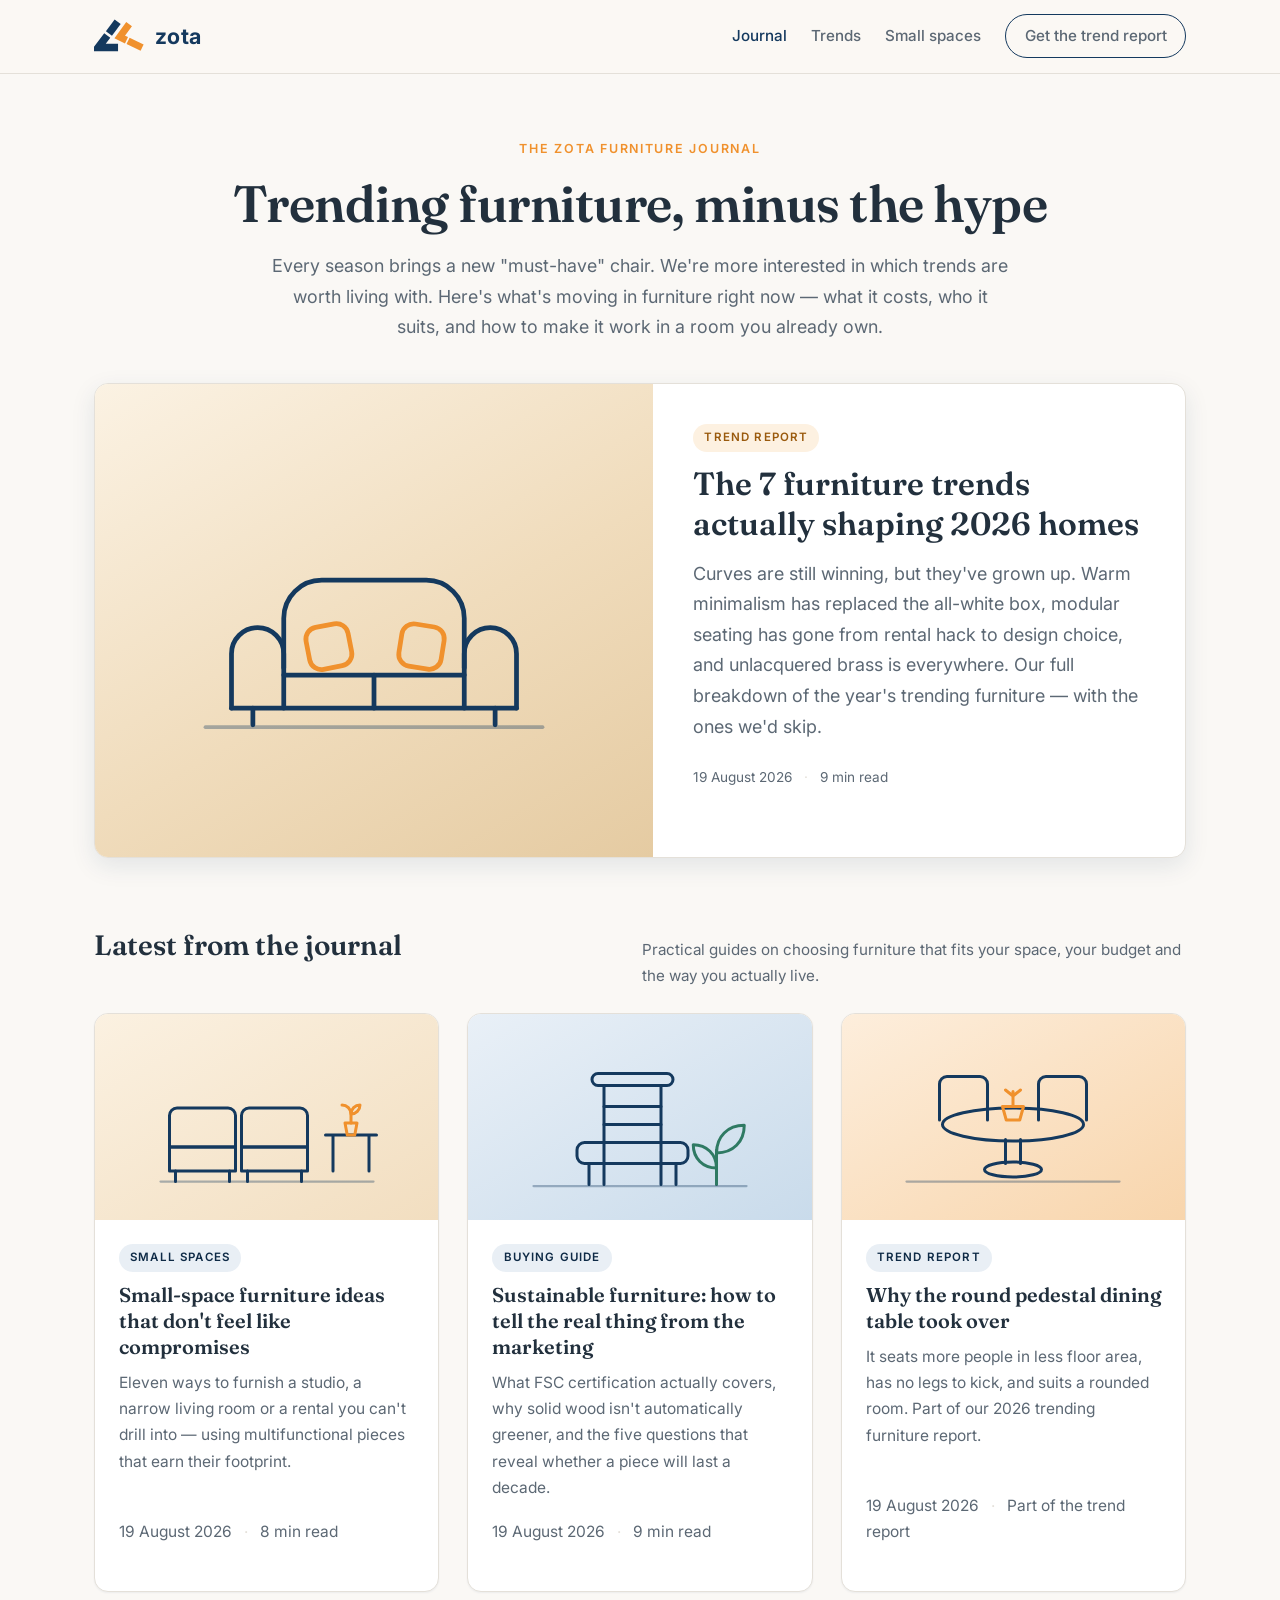
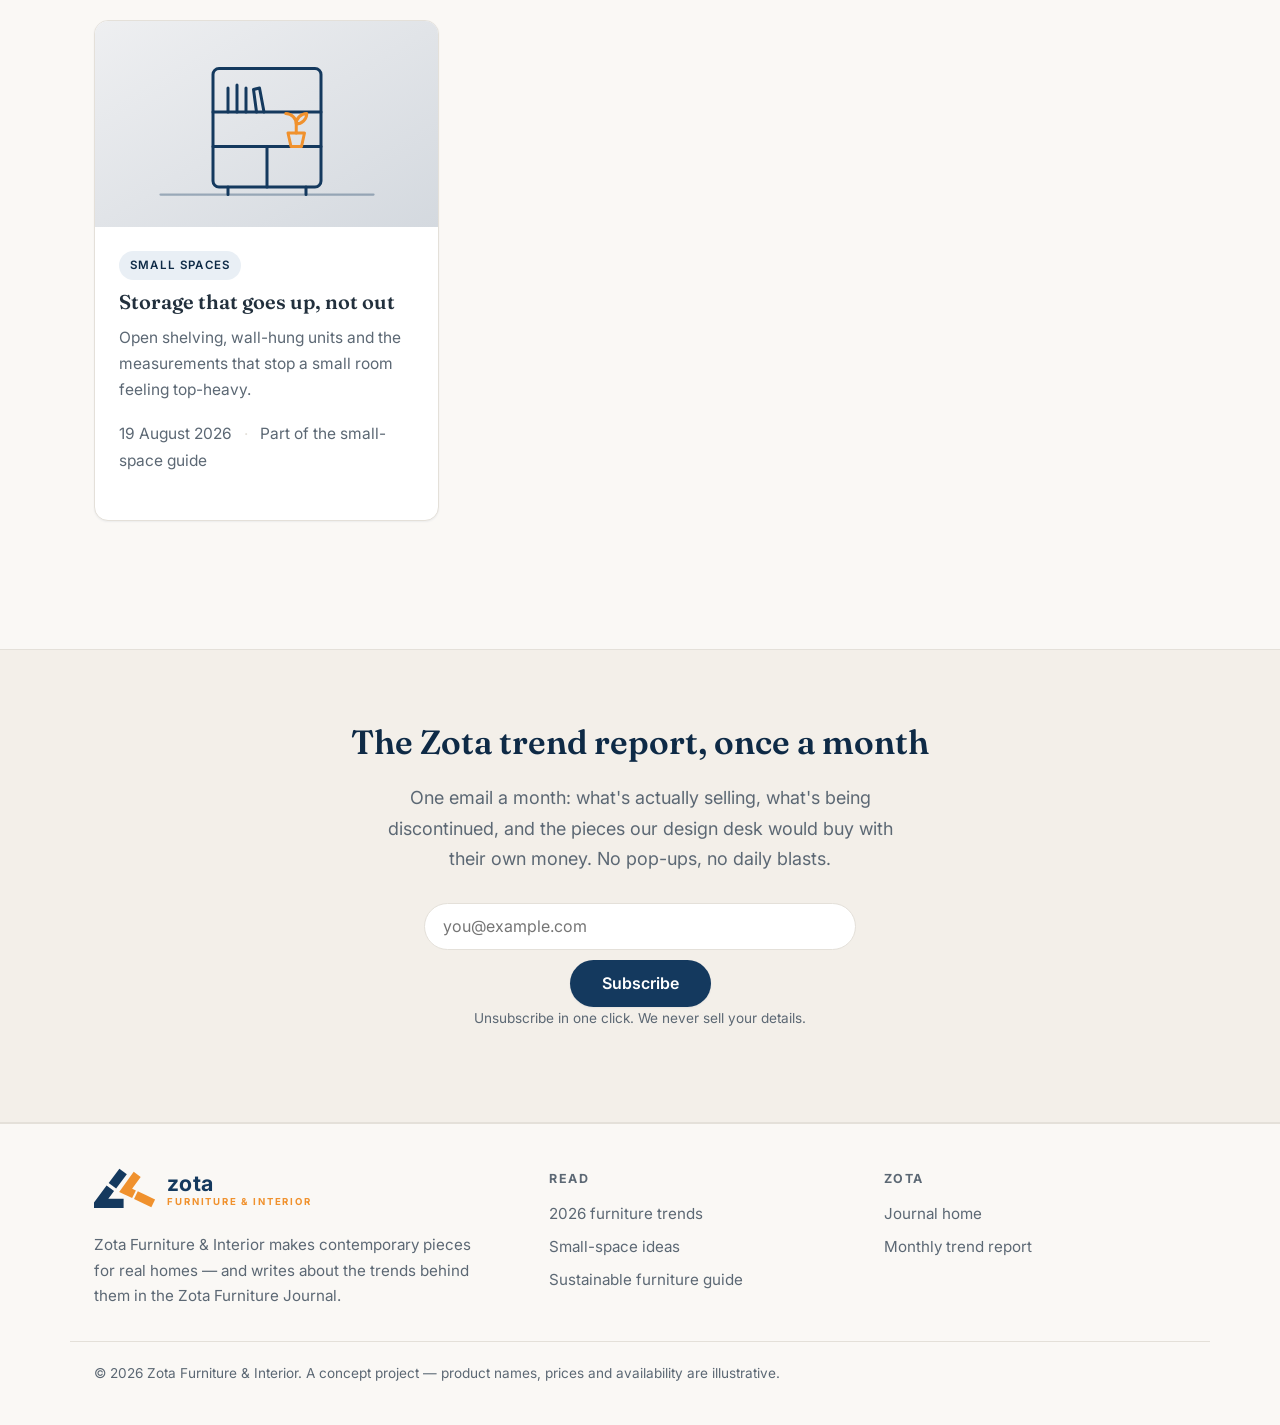
==== index.html @ 678c9354 "commit" ====
<!DOCTYPE html>
<html lang="en">
<head>
  <meta charset="UTF-8">
  <meta name="viewport" content="width=device-width, initial-scale=1.0">

  <title>Zota Furniture Journal — Trending Furniture, Styles &amp; Buying Guides</title>
  <meta name="description" content="The Zota Furniture Journal covers trending furniture for 2026 — curved sofas, warm minimalism, modular seating and small-space ideas — plus honest buying guides on materials, comfort and build quality.">
  <meta name="keywords" content="trending furniture, furniture trends 2026, modern furniture, Zota Furniture, curved sofa, modular sofa, small space furniture, sustainable furniture, home decor ideas">
  <link rel="canonical" href="https://zikrayassin.github.io/zota/">

  <!-- Open Graph / social sharing -->
  <meta property="og:type" content="website">
  <meta property="og:site_name" content="Zota Furniture">
  <meta property="og:title" content="Zota Furniture Journal — Trending Furniture, Styles &amp; Buying Guides">
  <meta property="og:description" content="Trending furniture for 2026 — curved sofas, warm minimalism, modular seating and small-space ideas — plus honest buying guides from the Zota design desk.">
  <meta property="og:url" content="https://zikrayassin.github.io/zota/">
  <meta property="og:image" content="https://zikrayassin.github.io/zota/assets/logo.svg">
  <meta name="twitter:card" content="summary_large_image">
  <meta name="twitter:title" content="Zota Furniture Journal — Trending Furniture &amp; Buying Guides">
  <meta name="twitter:description" content="Trending furniture for 2026, decoded by the Zota design desk.">
  <meta name="twitter:image" content="https://zikrayassin.github.io/zota/assets/logo.svg">

  <meta name="theme-color" content="#14395E">
  <link rel="icon" href="assets/favicon.svg" type="image/svg+xml">

  <link rel="preconnect" href="https://fonts.googleapis.com">
  <link rel="preconnect" href="https://fonts.gstatic.com" crossorigin>
  <link href="https://fonts.googleapis.com/css2?family=Fraunces:opsz,wght@9..144,400..700&family=Inter:wght@400;500;600;700&display=swap" rel="stylesheet">
  <link rel="stylesheet" href="style.css">

  <script type="application/ld+json">
  {
    "@context": "https://schema.org",
    "@graph": [
      {
        "@type": "Organization",
        "@id": "https://zikrayassin.github.io/zota/#organization",
        "name": "Zota Furniture",
        "url": "https://zikrayassin.github.io/zota/",
        "logo": "https://zikrayassin.github.io/zota/assets/logo.svg",
        "description": "Zota Furniture designs and sells contemporary furniture for modern homes, and publishes the Zota Furniture Journal on furniture trends and buying advice."
      },
      {
        "@type": "Blog",
        "@id": "https://zikrayassin.github.io/zota/#blog",
        "name": "Zota Furniture Journal",
        "url": "https://zikrayassin.github.io/zota/",
        "description": "Trending furniture, interior styling and buying guides from the Zota Furniture design desk.",
        "inLanguage": "en",
        "publisher": { "@id": "https://zikrayassin.github.io/zota/#organization" }
      }
    ]
  }
  </script>
</head>
<body>

  <a class="skip-link" href="#main">Skip to content</a>

  <header class="site-header">
    <div class="header-inner">
      <!-- LOGO: swap assets/logo.svg for the real Zota mark; nothing else needs to change. -->
      <a class="brand" href="index.html" aria-label="Zota Furniture &amp; Interior — home">
        <img class="brand-logo" src="assets/logo.svg" alt="" width="52" height="34">
        <span class="brand-name">zota</span>
      </a>
      <nav class="site-nav" aria-label="Primary">
        <a href="index.html" aria-current="page">Journal</a>
        <a class="nav-secondary" href="posts/furniture-trends-2026.html">Trends</a>
        <a class="nav-secondary" href="posts/small-space-furniture-ideas.html">Small spaces</a>
        <a class="btn btn-outline" href="#newsletter"><span class="label-long">Get the trend report</span><span class="label-short">Trend report</span></a>
      </nav>
    </div>
  </header>

  <main id="main">

    <section class="home-hero">
      <p class="eyebrow">The Zota Furniture Journal</p>
      <h1>Trending furniture, minus the hype</h1>
      <p class="lede">Every season brings a new "must-have" chair. We're more interested in which trends are worth living with. Here's what's moving in furniture right now — what it costs, who it suits, and how to make it work in a room you already own.</p>
    </section>

    <section class="featured" aria-labelledby="featured-heading">
      <h2 class="visually-hidden" id="featured-heading">Featured story</h2>
      <div class="featured-card">
        <div class="featured-art">
          <img src="assets/illo-curved-sofa.svg" alt="Illustration of a curved bouclé sofa with two throw cushions" width="380" height="238" loading="eager">
        </div>
        <div class="featured-body">
          <span class="tag tag-accent">Trend report</span>
          <h2><a href="posts/furniture-trends-2026.html">The 7 furniture trends actually shaping 2026 homes</a></h2>
          <p>Curves are still winning, but they've grown up. Warm minimalism has replaced the all-white box, modular seating has gone from rental hack to design choice, and unlacquered brass is everywhere. Our full breakdown of the year's trending furniture — with the ones we'd skip.</p>
          <p class="card-meta">
            <time datetime="2026-08-19">19 August 2026</time>
            <span class="meta-divider" aria-hidden="true">·</span>
            <span>9 min read</span>
          </p>
        </div>
      </div>
    </section>

    <div class="section-head">
      <h2 id="latest">Latest from the journal</h2>
      <p>Practical guides on choosing furniture that fits your space, your budget and the way you actually live.</p>
    </div>

    <ul class="post-grid" aria-labelledby="latest">

      <li class="post-card">
        <div class="card-art art-oat">
          <img src="assets/illo-modular-seating.svg" alt="Illustration of a modular sofa next to a nesting side table" width="240" height="150" loading="lazy">
        </div>
        <div class="card-body">
          <span class="tag">Small spaces</span>
          <h3><a href="posts/small-space-furniture-ideas.html">Small-space furniture ideas that don't feel like compromises</a></h3>
          <p>Eleven ways to furnish a studio, a narrow living room or a rental you can't drill into — using multifunctional pieces that earn their footprint.</p>
          <p class="card-meta">
            <time datetime="2026-08-19">19 August 2026</time>
            <span class="meta-divider" aria-hidden="true">·</span>
            <span>8 min read</span>
          </p>
        </div>
      </li>

      <li class="post-card">
        <div class="card-art art-blue">
          <img src="assets/illo-wood-chair.svg" alt="Illustration of a solid wood dining chair beside a leaf motif" width="240" height="150" loading="lazy">
        </div>
        <div class="card-body">
          <span class="tag">Buying guide</span>
          <h3><a href="posts/sustainable-furniture-guide.html">Sustainable furniture: how to tell the real thing from the marketing</a></h3>
          <p>What FSC certification actually covers, why solid wood isn't automatically greener, and the five questions that reveal whether a piece will last a decade.</p>
          <p class="card-meta">
            <time datetime="2026-08-19">19 August 2026</time>
            <span class="meta-divider" aria-hidden="true">·</span>
            <span>9 min read</span>
          </p>
        </div>
      </li>

      <li class="post-card">
        <div class="card-art art-amber">
          <img src="assets/illo-dining-table.svg" alt="Illustration of a round pedestal dining table with two chairs" width="240" height="150" loading="lazy">
        </div>
        <div class="card-body">
          <span class="tag">Trend report</span>
          <h3><a href="posts/furniture-trends-2026.html#dining">Why the round pedestal dining table took over</a></h3>
          <p>It seats more people in less floor area, has no legs to kick, and suits a rounded room. Part of our 2026 trending furniture report.</p>
          <p class="card-meta">
            <time datetime="2026-08-19">19 August 2026</time>
            <span class="meta-divider" aria-hidden="true">·</span>
            <span>Part of the trend report</span>
          </p>
        </div>
      </li>

      <li class="post-card">
        <div class="card-art art-stone">
          <img src="assets/illo-shelving.svg" alt="Illustration of an open shelving unit holding books and a plant" width="240" height="150" loading="lazy">
        </div>
        <div class="card-body">
          <span class="tag">Small spaces</span>
          <h3><a href="posts/small-space-furniture-ideas.html#vertical">Storage that goes up, not out</a></h3>
          <p>Open shelving, wall-hung units and the measurements that stop a small room feeling top-heavy.</p>
          <p class="card-meta">
            <time datetime="2026-08-19">19 August 2026</time>
            <span class="meta-divider" aria-hidden="true">·</span>
            <span>Part of the small-space guide</span>
          </p>
        </div>
      </li>

    </ul>

    <section class="cta" id="newsletter" aria-labelledby="newsletter-heading">
      <h2 id="newsletter-heading">The Zota trend report, once a month</h2>
      <p>One email a month: what's actually selling, what's being discontinued, and the pieces our design desk would buy with their own money. No pop-ups, no daily blasts.</p>
      <form class="signup" novalidate>
        <label class="visually-hidden" for="email">Email address</label>
        <input type="email" id="email" name="email" placeholder="you@example.com" autocomplete="email" required>
        <button type="submit" class="btn btn-solid">Subscribe</button>
      </form>
      <p class="signup-note">Unsubscribe in one click. We never sell your details.</p>
    </section>

  </main>

  <footer class="site-footer">
    <div class="footer-inner">
      <div>
        <a class="brand brand-stacked" href="index.html" aria-label="Zota Furniture &amp; Interior — home">
          <img class="brand-logo" src="assets/logo.svg" alt="" width="64" height="42">
          <span class="brand-text">
            <span class="brand-name">zota</span>
            <span class="brand-tagline">Furniture &amp; Interior</span>
          </span>
        </a>
        <p class="footer-blurb">Zota Furniture &amp; Interior makes contemporary pieces for real homes — and writes about the trends behind them in the Zota Furniture Journal.</p>
      </div>
      <div>
        <h3>Read</h3>
        <ul>
          <li><a href="posts/furniture-trends-2026.html">2026 furniture trends</a></li>
          <li><a href="posts/small-space-furniture-ideas.html">Small-space ideas</a></li>
          <li><a href="posts/sustainable-furniture-guide.html">Sustainable furniture guide</a></li>
        </ul>
      </div>
      <div>
        <h3>Zota</h3>
        <ul>
          <li><a href="index.html">Journal home</a></li>
          <li><a href="#newsletter">Monthly trend report</a></li>
        </ul>
      </div>
    </div>
    <p class="footer-legal">&copy; <span id="year">2026</span> Zota Furniture &amp; Interior. A concept project — product names, prices and availability are illustrative.</p>
  </footer>

  <script src="script.js"></script>
</body>
</html>
---- style.css ----
/* ============================================================
   Zota Furniture & Interior — trends blog
   Brand navy and orange on a warm linen ground, matching the
   logo. Generous whitespace, editorial typography.
   ============================================================ */

:root {
  /* Brand colours sampled from the Zota Furniture & Interior logo */
  --navy: #14395E;          /* primary brand navy — logo mark, links, buttons */
  --navy-dark: #0E2A46;     /* headings, hover states */
  --navy-tint: #E9EFF5;     /* pale navy wash */
  --orange: #F0912D;        /* brand accent — logo chevron, tags, progress */
  --orange-dark: #D2761A;
  --orange-tint: #FDF1E1;   /* pale accent wash */
  --leaf: #2F7A63;          /* muted green, used only in the sustainability art */

  --bg: #faf8f5;            /* warm linen — keeps the furniture warmth under the navy */
  --surface: #ffffff;
  --surface-warm: #f3efe9;  /* oat panels: contents box, author card, newsletter */
  --ink: #22303d;           /* body text, navy-cast charcoal */
  --ink-soft: #5c6874;      /* captions, secondary text */
  --border: #e4e0d9;        /* warm hairline */

  --shadow-sm: 0 1px 2px rgba(20, 57, 94, 0.06);
  --shadow-md: 0 8px 24px rgba(20, 57, 94, 0.10);

  --font-serif: "Fraunces", "Lora", Georgia, "Times New Roman", serif;
  --font-sans: "Inter", -apple-system, BlinkMacSystemFont, "Segoe UI", sans-serif;

  --content-width: 720px;
  --wide-width: 1140px;
  --radius: 14px;
}

* {
  margin: 0;
  padding: 0;
  box-sizing: border-box;
}

html {
  scroll-behavior: smooth;
}

body {
  font-family: var(--font-sans);
  font-size: 18px;
  line-height: 1.7;
  color: var(--ink);
  background-color: var(--bg);
  -webkit-font-smoothing: antialiased;
}

img,
svg {
  max-width: 100%;
}

a {
  color: var(--navy);
}

/* Visible focus ring for keyboard users, everywhere */
:focus-visible {
  outline: 2px solid var(--orange);
  outline-offset: 3px;
  border-radius: 4px;
}

.skip-link {
  position: absolute;
  left: -9999px;
  top: 0;
  z-index: 200;
  background: var(--navy);
  color: #fff;
  padding: 0.75rem 1.25rem;
  border-radius: 0 0 8px 0;
  text-decoration: none;
}

.skip-link:focus {
  left: 0;
}

.visually-hidden {
  position: absolute;
  width: 1px;
  height: 1px;
  margin: -1px;
  padding: 0;
  overflow: hidden;
  clip: rect(0 0 0 0);
  white-space: nowrap;
  border: 0;
}

/* ---------- Reading progress bar ---------- */

.progress-bar {
  position: fixed;
  top: 0;
  left: 0;
  z-index: 100;
  width: 0%;
  height: 3px;
  background-color: var(--orange);
  transition: width 80ms linear;
}

/* ---------- Header ---------- */

.site-header {
  position: sticky;
  top: 0;
  z-index: 50;
  background-color: rgba(251, 248, 244, 0.92);
  backdrop-filter: blur(8px);
  border-bottom: 1px solid var(--border);
}

.header-inner {
  max-width: var(--wide-width);
  margin: 0 auto;
  padding: 0.9rem 1.5rem;
  display: flex;
  align-items: center;
  gap: 1.5rem;
}

/* Logo lockup — swap the <img> inside for the real Zota logo file.
   The box is height-constrained so any reasonable aspect ratio fits. */
.brand {
  display: inline-flex;
  align-items: center;
  gap: 0.6rem;
  text-decoration: none;
  color: var(--navy-dark);
  flex-shrink: 0;
}

.brand-logo {
  display: block;
  height: 34px;
  /* Intrinsic width/height on the SVG files drive this; declaring only the
     height keeps any replacement logo's own aspect ratio. */
  width: auto;
}

.brand-name {
  font-family: var(--font-sans);
  font-size: 1.35rem;
  font-weight: 700;
  letter-spacing: 0.01em;
  color: var(--navy);
}

/* Footer repeats the logo as a full lockup, wordmark over tagline */
.brand-text {
  display: flex;
  flex-direction: column;
  line-height: 1.15;
}

.brand-tagline {
  font-size: 0.6rem;
  font-weight: 700;
  letter-spacing: 0.19em;
  text-transform: uppercase;
  color: var(--orange);
}

.brand-stacked .brand-logo {
  height: 42px;
}

.site-nav {
  margin-left: auto;
  display: flex;
  align-items: center;
  gap: 1.5rem;
}

.site-nav a {
  font-size: 0.95rem;
  font-weight: 500;
  color: var(--ink-soft);
  text-decoration: none;
  transition: color 160ms ease;
}

.site-nav a:hover,
.site-nav a:focus-visible,
.site-nav a[aria-current="page"] {
  color: var(--navy);
}

@media (max-width: 720px) {
  .site-nav {
    gap: 1rem;
  }
  .site-nav .nav-secondary {
    display: none;
  }
}

/* The header CTA carries two labels; the short one takes over on phones so
   the button never wraps to a second line. */
.label-short {
  display: none;
}

@media (max-width: 620px) {
  .label-long {
    display: none;
  }
  .label-short {
    display: inline;
  }
  .btn-outline {
    font-size: 0.85rem;
    padding: 0.45rem 0.95rem;
  }
  .header-inner {
    gap: 0.9rem;
  }
}

/* ---------- Buttons ---------- */

.btn {
  display: inline-block;
  font-family: var(--font-sans);
  font-weight: 600;
  text-decoration: none;
  border-radius: 999px;
  border: none;
  cursor: pointer;
  transition: background-color 160ms ease, color 160ms ease, box-shadow 160ms ease, transform 160ms ease;
}

.btn-outline {
  font-size: 0.92rem;
  padding: 0.5rem 1.15rem;
  white-space: nowrap;
  color: var(--navy-dark);
  border: 1.5px solid var(--navy);
  background-color: transparent;
}

.btn-outline:hover,
.btn-outline:focus-visible {
  background-color: var(--navy);
  color: #fff;
}

.btn-solid {
  font-size: 1rem;
  padding: 0.85rem 2rem;
  color: #fff;
  background-color: var(--navy);
  box-shadow: var(--shadow-sm);
}

.btn-solid:hover,
.btn-solid:focus-visible {
  background-color: var(--navy-dark);
  box-shadow: var(--shadow-md);
}

/* ---------- Blog hero (index) ---------- */

.home-hero {
  max-width: var(--wide-width);
  margin: 0 auto;
  padding: 4rem 1.5rem 2.5rem;
  text-align: center;
}

.eyebrow {
  font-size: 0.78rem;
  font-weight: 600;
  letter-spacing: 0.14em;
  text-transform: uppercase;
  color: var(--orange);
  margin-bottom: 1rem;
}

.home-hero h1 {
  font-family: var(--font-serif);
  font-size: clamp(2.1rem, 5.5vw, 3.2rem);
  font-weight: 600;
  line-height: 1.15;
  letter-spacing: -0.01em;
  margin-bottom: 1.1rem;
}

.home-hero .lede {
  max-width: 46rem;
  margin: 0 auto;
  font-size: 1.12rem;
  color: var(--ink-soft);
}

/* ---------- Featured post ---------- */

.featured {
  max-width: var(--wide-width);
  margin: 0 auto 4rem;
  padding: 0 1.5rem;
}

.featured-card {
  display: grid;
  grid-template-columns: 1.05fr 1fr;
  align-items: stretch;
  background-color: var(--surface);
  border: 1px solid var(--border);
  border-radius: var(--radius);
  overflow: hidden;
  box-shadow: var(--shadow-md);
}

.featured-art {
  background: linear-gradient(150deg, #fbf2e3 0%, #f0dcbc 55%, #e5cba2 100%);
  display: flex;
  align-items: center;
  justify-content: center;
  padding: 2rem;
  min-height: 300px;
}

.featured-art img {
  width: 100%;
  max-width: 380px;
  height: auto;
}

.featured-body {
  padding: 2.5rem 2.5rem 2.75rem;
  display: flex;
  flex-direction: column;
  justify-content: center;
}

.featured-body h2 {
  font-family: var(--font-serif);
  font-size: clamp(1.5rem, 2.6vw, 2rem);
  font-weight: 600;
  line-height: 1.25;
  margin: 0.75rem 0 0.9rem;
}

.featured-body h2 a {
  color: inherit;
  text-decoration: none;
}

.featured-body h2 a:hover,
.featured-body h2 a:focus-visible {
  color: var(--navy);
}

.featured-body p {
  color: var(--ink-soft);
  margin-bottom: 1.5rem;
}

@media (max-width: 860px) {
  .featured-card {
    grid-template-columns: 1fr;
  }
  .featured-art {
    min-height: 220px;
  }
  .featured-body {
    padding: 2rem 1.75rem 2.25rem;
  }
}

/* ---------- Post grid ---------- */

.section-head {
  max-width: var(--wide-width);
  margin: 0 auto;
  padding: 0 1.5rem 1.5rem;
  display: flex;
  align-items: baseline;
  justify-content: space-between;
  gap: 1rem;
  flex-wrap: wrap;
}

.section-head h2 {
  font-family: var(--font-serif);
  font-size: 1.75rem;
  font-weight: 600;
}

.section-head p {
  color: var(--ink-soft);
  font-size: 0.95rem;
  max-width: 34rem;
}

.post-grid {
  max-width: var(--wide-width);
  margin: 0 auto;
  padding: 0 1.5rem 4rem;
  display: grid;
  grid-template-columns: repeat(auto-fit, minmax(280px, 1fr));
  gap: 1.75rem;
  list-style: none;
}

.post-card {
  display: flex;
  flex-direction: column;
  background-color: var(--surface);
  border: 1px solid var(--border);
  border-radius: var(--radius);
  overflow: hidden;
  box-shadow: var(--shadow-sm);
  transition: transform 200ms ease, box-shadow 200ms ease;
}

.post-card:hover,
.post-card:focus-within {
  transform: translateY(-3px);
  box-shadow: var(--shadow-md);
}

.card-art {
  display: flex;
  align-items: center;
  justify-content: center;
  padding: 1.75rem;
  min-height: 190px;
}

.card-art img {
  width: 100%;
  max-width: 240px;
  height: auto;
}

.art-oat   { background: linear-gradient(150deg, #fbf1e1, #f2dec0); }
.art-amber { background: linear-gradient(150deg, #fdeedc, #f8d5ac); }
.art-blue  { background: linear-gradient(150deg, #e9f0f7, #c9dbeb); }
.art-stone { background: linear-gradient(150deg, #eeeff1, #d4d9df); }

.card-body {
  padding: 1.5rem 1.5rem 1.75rem;
  display: flex;
  flex-direction: column;
  flex: 1;
}

.card-body h3 {
  font-family: var(--font-serif);
  font-size: 1.25rem;
  font-weight: 600;
  line-height: 1.3;
  margin: 0.6rem 0 0.6rem;
}

.card-body h3 a {
  color: inherit;
  text-decoration: none;
}

.card-body h3 a:hover,
.card-body h3 a:focus-visible {
  color: var(--navy);
}

.card-body p {
  font-size: 0.97rem;
  color: var(--ink-soft);
  margin-bottom: 1.1rem;
}

.card-meta {
  margin-top: auto;
  font-size: 0.85rem;
  color: var(--ink-soft);
}

/* ---------- Tags / pills ---------- */

.tag {
  display: inline-block;
  font-size: 0.72rem;
  font-weight: 600;
  letter-spacing: 0.1em;
  text-transform: uppercase;
  color: var(--navy-dark);
  background-color: var(--navy-tint);
  padding: 0.28rem 0.7rem;
  border-radius: 999px;
  text-decoration: none;
  /* Cards are flex columns — stop the pill stretching to the full width. */
  align-self: flex-start;
}

.tag-accent {
  color: #9a5a0d;
  background-color: var(--orange-tint);
}

/* ---------- Article page ---------- */

.breadcrumbs {
  max-width: var(--content-width);
  margin: 0 auto;
  padding: 2rem 1.5rem 0;
  font-size: 0.85rem;
  color: var(--ink-soft);
}

.breadcrumbs ol {
  list-style: none;
  display: flex;
  flex-wrap: wrap;
  gap: 0.4rem;
  padding: 0;
}

.breadcrumbs a {
  color: var(--ink-soft);
  text-decoration: none;
}

.breadcrumbs a:hover,
.breadcrumbs a:focus-visible {
  color: var(--navy);
  text-decoration: underline;
}

.breadcrumbs li + li::before {
  content: "/";
  margin-right: 0.4rem;
  color: var(--border);
}

.post-hero {
  max-width: var(--content-width);
  margin: 0 auto;
  padding: 1.5rem 1.5rem 1rem;
}

.post-hero h1 {
  font-family: var(--font-serif);
  font-size: clamp(1.95rem, 4.6vw, 2.8rem);
  font-weight: 600;
  line-height: 1.2;
  letter-spacing: -0.01em;
  margin: 0.9rem 0 1rem;
}

.post-hero .standfirst {
  font-size: 1.14rem;
  color: var(--ink-soft);
  margin-bottom: 1.5rem;
}

.post-meta {
  font-size: 0.9rem;
  color: var(--ink-soft);
  padding-top: 1.25rem;
  border-top: 1px solid var(--border);
}

.meta-divider {
  margin: 0 0.5rem;
  color: var(--border);
}

.post-banner {
  max-width: var(--wide-width);
  margin: 2rem auto 0;
  padding: 0 1.5rem;
}

.post-banner .banner-inner {
  border-radius: var(--radius);
  padding: 2.5rem;
  display: flex;
  align-items: center;
  justify-content: center;
  min-height: 260px;
}

.post-banner img {
  width: 100%;
  max-width: 520px;
  height: auto;
}

/* ---------- Table of contents ---------- */

.toc {
  max-width: var(--content-width);
  margin: 2.5rem auto 0;
  padding: 1.4rem 1.6rem;
  background-color: var(--surface-warm);
  border: 1px solid var(--border);
  border-radius: var(--radius);
}

.toc h2 {
  font-family: var(--font-sans);
  font-size: 0.78rem;
  font-weight: 700;
  letter-spacing: 0.12em;
  text-transform: uppercase;
  color: var(--ink-soft);
  margin-bottom: 0.75rem;
}

.toc ol {
  margin: 0;
  padding-left: 1.15rem;
}

.toc li {
  margin-bottom: 0.35rem;
  font-size: 0.97rem;
}

.toc a {
  color: var(--navy-dark);
  text-decoration: none;
}

.toc a:hover,
.toc a:focus-visible {
  text-decoration: underline;
}

@media (max-width: 780px) {
  .toc {
    margin-left: 1.5rem;
    margin-right: 1.5rem;
  }
}

/* ---------- Post body ---------- */

.post-body {
  max-width: var(--content-width);
  margin: 0 auto;
  padding: 2rem 1.5rem 3rem;
}

.post-body h2 {
  font-family: var(--font-serif);
  font-size: 1.7rem;
  font-weight: 600;
  line-height: 1.3;
  color: var(--navy-dark);
  margin: 3rem 0 1rem;
  scroll-margin-top: 5rem;
}

.post-body h3 {
  font-family: var(--font-serif);
  font-size: 1.28rem;
  font-weight: 600;
  margin: 2rem 0 0.75rem;
  scroll-margin-top: 5rem;
}

.post-body p {
  margin-bottom: 1.35rem;
}

.post-body ul,
.post-body ol {
  margin: 0 0 1.5rem;
  padding-left: 1.5rem;
}

.post-body li {
  margin-bottom: 0.6rem;
  padding-left: 0.3rem;
}

.post-body ul li::marker {
  color: var(--orange);
}

.post-body ol li::marker {
  color: var(--navy);
  font-weight: 600;
}

.post-body blockquote {
  margin: 2rem 0;
  padding: 0.4rem 0 0.4rem 1.5rem;
  border-left: 3px solid var(--orange);
  font-family: var(--font-serif);
  font-size: 1.2rem;
  font-style: italic;
  color: var(--navy-dark);
}

.post-body figure {
  margin: 2.25rem 0;
}

.post-body figure .figure-art {
  border-radius: var(--radius);
  padding: 2rem;
  display: flex;
  align-items: center;
  justify-content: center;
}

.post-body figcaption {
  margin-top: 0.7rem;
  font-size: 0.87rem;
  color: var(--ink-soft);
  text-align: center;
}

/* Illustrations dropped into the flow of an article */
.post-body .inline-illo {
  display: block;
  margin: 2.25rem auto;
  width: min(420px, 100%);
  height: auto;
}

/* Related posts reuse the grid but sit inside an already-padded section */
.related .post-grid {
  padding-left: 0;
  padding-right: 0;
  padding-bottom: 0;
}

/* Pull-out tip box */
.callout {
  margin: 2rem 0;
  padding: 1.35rem 1.6rem;
  background-color: var(--orange-tint);
  border: 1px solid #f6dcb8;
  border-left: 4px solid var(--orange);
  border-radius: 8px;
  font-size: 0.97rem;
}

.callout strong {
  color: #9a5a0d;
}

.callout p:last-child {
  margin-bottom: 0;
}

/* ---------- Comparison table ---------- */

.table-wrap {
  overflow-x: auto;
  margin: 2rem 0;
}

.compare-table {
  width: 100%;
  min-width: 480px;
  border-collapse: collapse;
  background-color: var(--surface);
  border: 1px solid var(--border);
  border-radius: 10px;
  overflow: hidden;
  font-size: 0.95rem;
}

.compare-table thead th {
  font-size: 0.75rem;
  font-weight: 700;
  letter-spacing: 0.1em;
  text-transform: uppercase;
  text-align: left;
  color: var(--navy-dark);
  background-color: var(--navy-tint);
  padding: 0.85rem 1.15rem;
}

.compare-table tbody th,
.compare-table tbody td {
  padding: 0.9rem 1.15rem;
  border-top: 1px solid var(--border);
  text-align: left;
  vertical-align: top;
}

.compare-table tbody th {
  font-weight: 600;
  color: var(--ink);
}

.compare-table tbody td {
  color: var(--ink-soft);
}

/* ---------- FAQ ---------- */

.faq details {
  border: 1px solid var(--border);
  border-radius: 10px;
  background-color: var(--surface);
  padding: 0 1.25rem;
  margin-bottom: 0.75rem;
}

.faq summary {
  cursor: pointer;
  font-weight: 600;
  padding: 1rem 0;
  list-style: none;
  display: flex;
  align-items: center;
  justify-content: space-between;
  gap: 1rem;
}

.faq summary::-webkit-details-marker {
  display: none;
}

.faq summary::after {
  content: "+";
  font-size: 1.4rem;
  line-height: 1;
  color: var(--orange);
  flex-shrink: 0;
}

.faq details[open] summary::after {
  content: "–";
}

.faq details p {
  margin: 0 0 1rem;
  color: var(--ink-soft);
  font-size: 0.97rem;
}

/* ---------- Author card ---------- */

.author-card {
  max-width: var(--content-width);
  margin: 0 auto;
  padding: 0 1.5rem;
}

.author-inner {
  display: flex;
  gap: 1.1rem;
  align-items: flex-start;
  padding: 1.5rem;
  background-color: var(--surface-warm);
  border-radius: var(--radius);
  font-size: 0.95rem;
  color: var(--ink-soft);
}

.author-avatar {
  flex-shrink: 0;
  width: 52px;
  height: 52px;
  border-radius: 50%;
  background-color: var(--navy);
  color: #fff;
  font-family: var(--font-serif);
  font-size: 1.25rem;
  font-weight: 600;
  display: flex;
  align-items: center;
  justify-content: center;
}

.author-inner strong {
  display: block;
  color: var(--ink);
  font-size: 1rem;
}

/* ---------- Related posts ---------- */

.related {
  max-width: var(--wide-width);
  margin: 3.5rem auto 0;
  padding: 0 1.5rem;
}

.related h2 {
  font-family: var(--font-serif);
  font-size: 1.6rem;
  font-weight: 600;
  margin-bottom: 1.5rem;
}

/* ---------- Newsletter CTA ---------- */

.cta {
  background-color: var(--surface-warm);
  border-top: 1px solid var(--border);
  border-bottom: 1px solid var(--border);
  text-align: center;
  padding: 4rem 1.5rem;
  margin-top: 4rem;
  opacity: 0;
  transform: translateY(18px);
  transition: opacity 700ms ease, transform 700ms ease;
}

.cta.is-visible {
  opacity: 1;
  transform: translateY(0);
}

.cta h2 {
  font-family: var(--font-serif);
  font-size: clamp(1.6rem, 3.5vw, 2.1rem);
  font-weight: 600;
  color: var(--navy-dark);
  margin-bottom: 0.75rem;
}

.cta p {
  max-width: 34rem;
  margin: 0 auto 1.75rem;
  color: var(--ink-soft);
}

.signup {
  display: flex;
  gap: 0.6rem;
  max-width: 27rem;
  margin: 0 auto;
  flex-wrap: wrap;
  justify-content: center;
}

.signup input[type="email"] {
  flex: 1 1 15rem;
  font-family: inherit;
  font-size: 1rem;
  padding: 0.8rem 1.1rem;
  color: var(--ink);
  background-color: var(--surface);
  border: 1.5px solid var(--border);
  border-radius: 999px;
}

.signup input[type="email"]:focus-visible {
  border-color: var(--navy);
}

.signup-note {
  margin: 1rem auto 0;
  font-size: 0.85rem;
}

/* ---------- Footer ---------- */

.site-footer {
  border-top: 1px solid var(--border);
  background-color: var(--bg);
}

.footer-inner {
  max-width: var(--wide-width);
  margin: 0 auto;
  padding: 2.75rem 1.5rem 2rem;
  display: grid;
  grid-template-columns: 1.4fr 1fr 1fr;
  gap: 2rem;
}

.footer-inner h3 {
  font-size: 0.78rem;
  font-weight: 700;
  letter-spacing: 0.12em;
  text-transform: uppercase;
  color: var(--ink-soft);
  margin-bottom: 0.75rem;
}

.footer-inner ul {
  list-style: none;
  font-size: 0.95rem;
}

.footer-inner li {
  margin-bottom: 0.45rem;
}

.footer-inner a {
  color: var(--ink-soft);
  text-decoration: none;
}

.footer-inner a:hover,
.footer-inner a:focus-visible {
  color: var(--navy);
  text-decoration: underline;
}

.footer-blurb {
  font-size: 0.95rem;
  color: var(--ink-soft);
  max-width: 24rem;
  margin-top: 0.75rem;
}

.footer-legal {
  max-width: var(--wide-width);
  margin: 0 auto;
  padding: 1.25rem 1.5rem 2.5rem;
  border-top: 1px solid var(--border);
  font-size: 0.85rem;
  color: var(--ink-soft);
}

@media (max-width: 720px) {
  .footer-inner {
    grid-template-columns: 1fr;
    gap: 1.5rem;
  }
}

/* ---------- Reduced motion ---------- */

@media (prefers-reduced-motion: reduce) {
  html {
    scroll-behavior: auto;
  }

  .cta {
    opacity: 1;
    transform: none;
    transition: none;
  }

  .post-card:hover,
  .post-card:focus-within {
    transform: none;
  }

  .progress-bar {
    transition: none;
  }
}
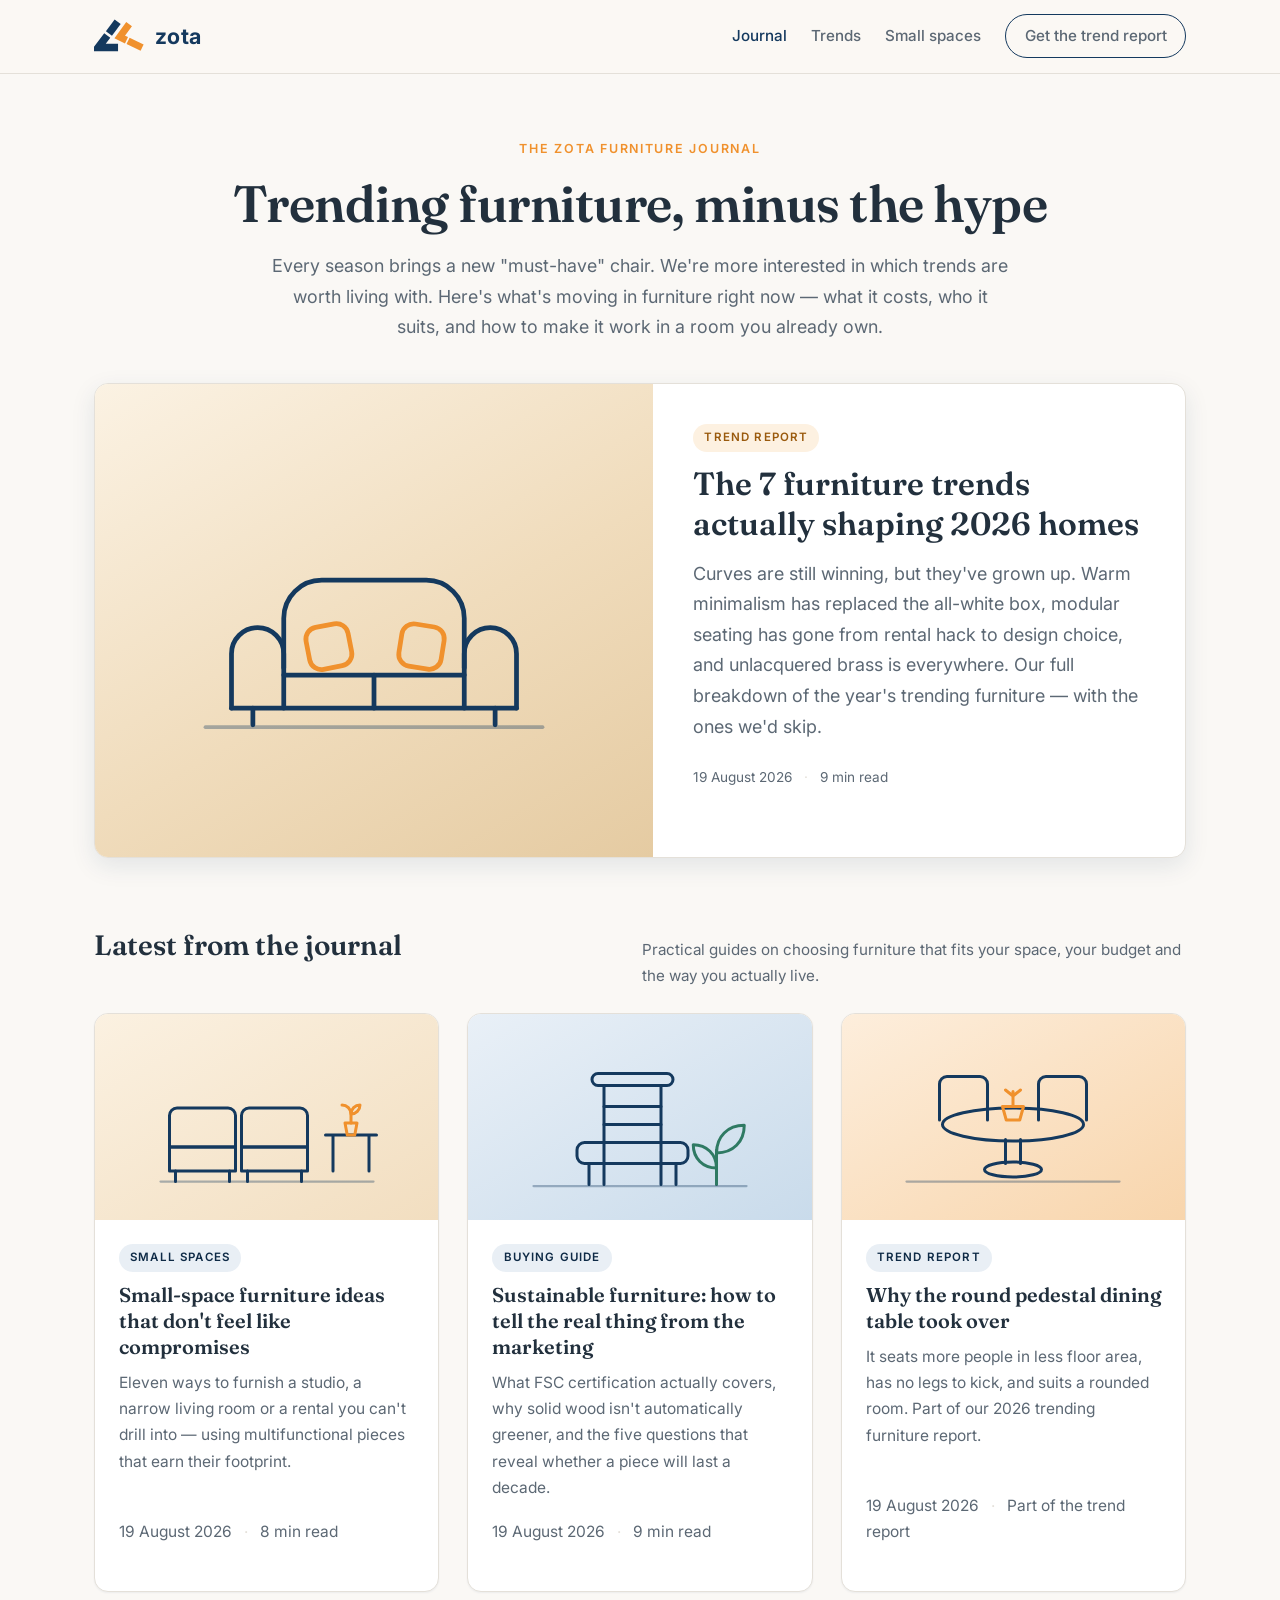
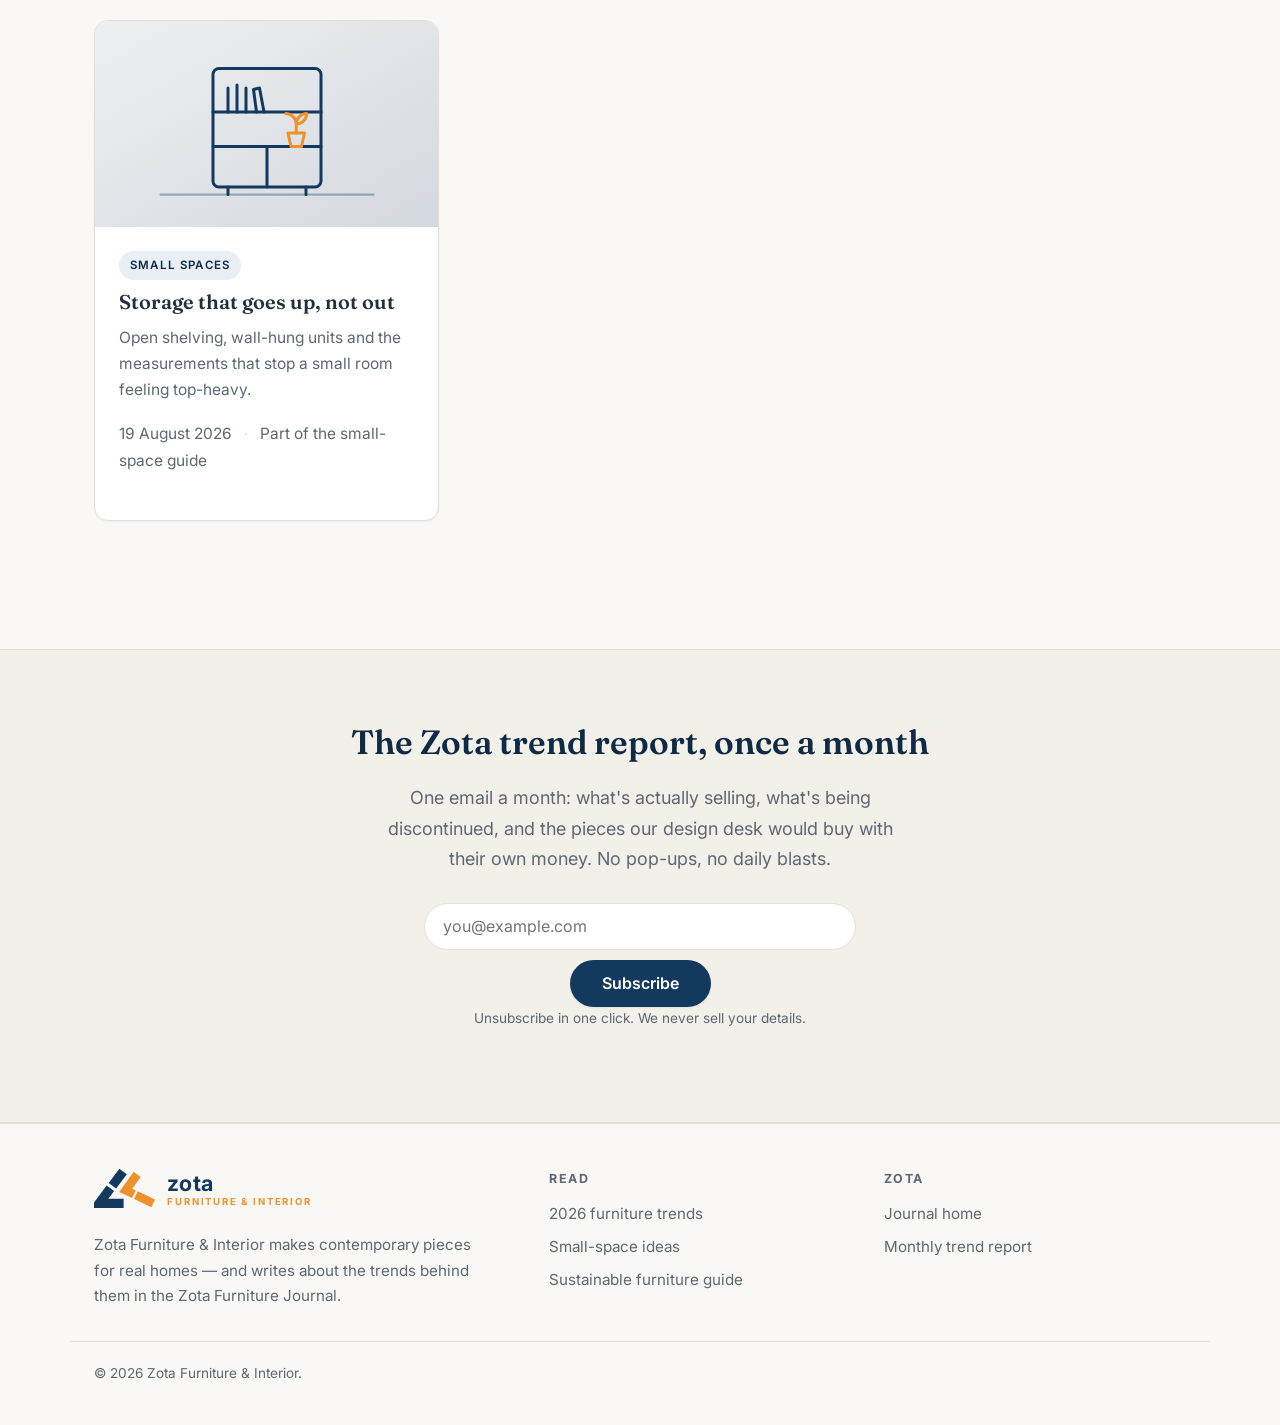
==== commit e1f51457: "footer updated" ====
--- a/index.html
+++ b/index.html
@@ -215,7 +215,7 @@
         </ul>
       </div>
     </div>
-    <p class="footer-legal">&copy; <span id="year">2026</span> Zota Furniture &amp; Interior. A concept project — product names, prices and availability are illustrative.</p>
+    <p class="footer-legal">&copy; <span id="year">2026</span> Zota Furniture &amp; Interior.</p>
   </footer>
 
   <script src="script.js"></script>
